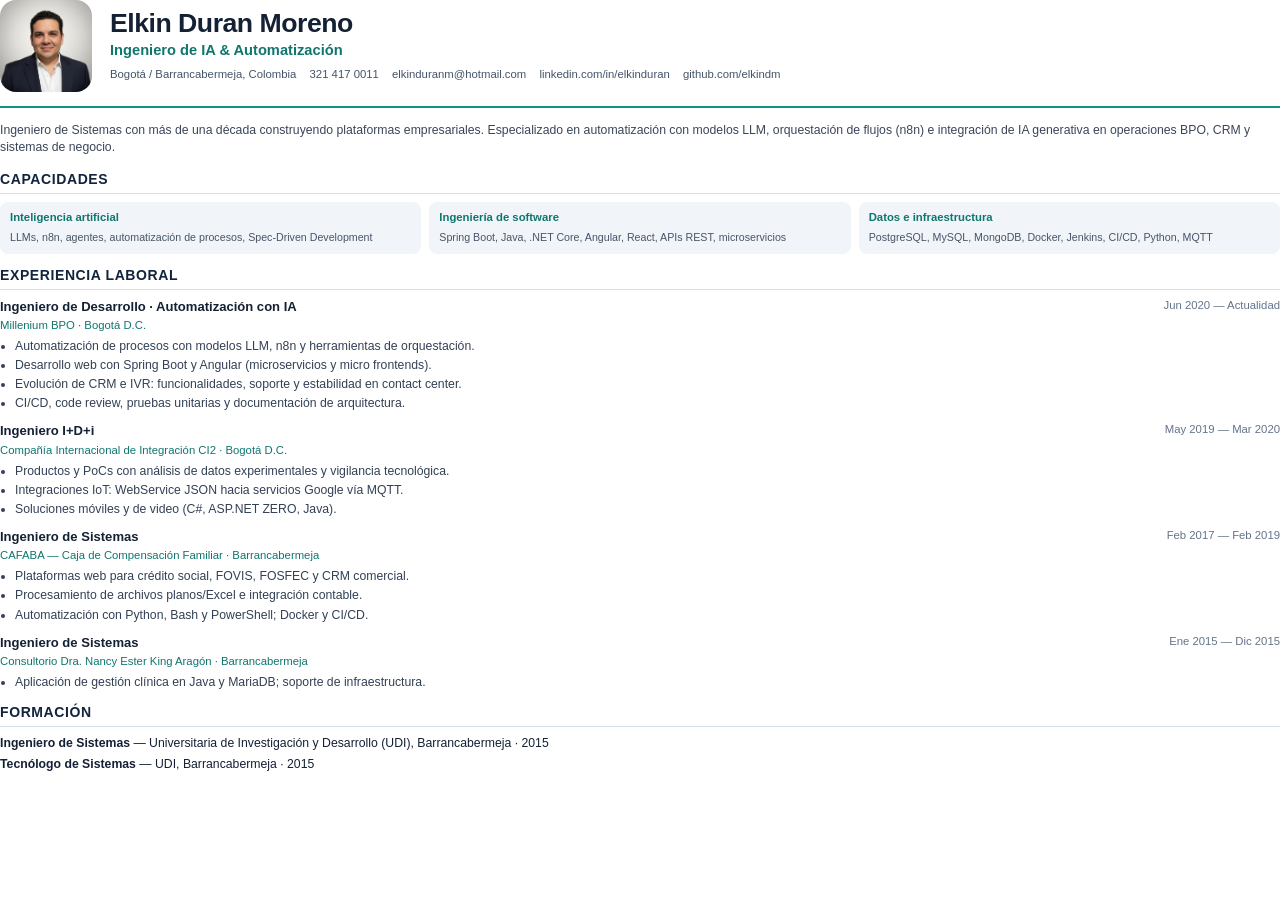
==== cv.html @ cb5fe2c7 "Add downloadable AI-focused resume PDF button Co-authored-by: Cursor <cursoragent@cursor.com>" ====
<!DOCTYPE html>
<html lang="es">
<head>
  <meta charset="UTF-8" />
  <title>Elkin Duran Moreno — Hoja de Vida</title>
  <style>
    @page { size: A4; margin: 14mm 14mm 12mm; }
    * { box-sizing: border-box; margin: 0; padding: 0; }
    body {
      font-family: "Segoe UI", Arial, sans-serif;
      font-size: 9.2pt;
      line-height: 1.4;
      color: #142033;
      background: #fff;
    }
    .top {
      display: flex;
      gap: 18px;
      align-items: center;
      padding-bottom: 14px;
      border-bottom: 2.5px solid #0d9488;
      margin-bottom: 14px;
    }
    .photo {
      width: 92px;
      height: 92px;
      border-radius: 16px;
      object-fit: cover;
      object-position: center top;
      flex-shrink: 0;
    }
    h1 {
      font-size: 20pt;
      letter-spacing: -0.5px;
      line-height: 1.1;
      margin-bottom: 2px;
    }
    .role {
      font-size: 11pt;
      color: #0f766e;
      font-weight: 700;
      margin-bottom: 6px;
    }
    .contact {
      color: #445468;
      font-size: 8.5pt;
    }
    .contact span { margin-right: 10px; }
    .summary {
      margin-bottom: 14px;
      color: #3a4658;
    }
    h2 {
      font-size: 10.5pt;
      text-transform: uppercase;
      letter-spacing: 0.6px;
      color: #12243d;
      border-bottom: 1px solid #d5dde6;
      padding-bottom: 3px;
      margin: 12px 0 8px;
    }
    .job { margin-bottom: 10px; page-break-inside: avoid; }
    .job-head {
      display: flex;
      justify-content: space-between;
      gap: 10px;
      margin-bottom: 2px;
    }
    .job-title { font-weight: 700; font-size: 9.8pt; }
    .job-meta { color: #0f766e; font-size: 8.5pt; margin-bottom: 4px; }
    .dates { color: #64748b; font-size: 8.5pt; white-space: nowrap; }
    ul { padding-left: 15px; }
    li { margin-bottom: 2px; color: #334155; }
    .skills {
      display: grid;
      grid-template-columns: 1fr 1fr 1fr;
      gap: 8px;
    }
    .skill-box {
      background: #f1f5f9;
      border-radius: 8px;
      padding: 8px 10px;
    }
    .skill-box strong {
      display: block;
      font-size: 8.5pt;
      margin-bottom: 3px;
      color: #0f766e;
    }
    .skill-box span { font-size: 8pt; color: #475569; }
    .edu { margin-bottom: 4px; }
  </style>
</head>
<body>
  <header class="top">
    <img class="photo" src="assets/fotoeduran.png" alt="Elkin Duran Moreno" />
    <div>
      <h1>Elkin Duran Moreno</h1>
      <div class="role">Ingeniero de IA &amp; Automatización</div>
      <div class="contact">
        <span>Bogotá / Barrancabermeja, Colombia</span>
        <span>321 417 0011</span>
        <span>elkinduranm@hotmail.com</span>
        <span>linkedin.com/in/elkinduran</span>
        <span>github.com/elkindm</span>
      </div>
    </div>
  </header>

  <p class="summary">
    Ingeniero de Sistemas con más de una década construyendo plataformas empresariales.
    Especializado en automatización con modelos LLM, orquestación de flujos (n8n) e integración
    de IA generativa en operaciones BPO, CRM y sistemas de negocio.
  </p>

  <h2>Capacidades</h2>
  <div class="skills">
    <div class="skill-box">
      <strong>Inteligencia artificial</strong>
      <span>LLMs, n8n, agentes, automatización de procesos, Spec-Driven Development</span>
    </div>
    <div class="skill-box">
      <strong>Ingeniería de software</strong>
      <span>Spring Boot, Java, .NET Core, Angular, React, APIs REST, microservicios</span>
    </div>
    <div class="skill-box">
      <strong>Datos e infraestructura</strong>
      <span>PostgreSQL, MySQL, MongoDB, Docker, Jenkins, CI/CD, Python, MQTT</span>
    </div>
  </div>

  <h2>Experiencia laboral</h2>

  <article class="job">
    <div class="job-head">
      <div class="job-title">Ingeniero de Desarrollo · Automatización con IA</div>
      <div class="dates">Jun 2020 — Actualidad</div>
    </div>
    <div class="job-meta">Millenium BPO · Bogotá D.C.</div>
    <ul>
      <li>Automatización de procesos con modelos LLM, n8n y herramientas de orquestación.</li>
      <li>Desarrollo web con Spring Boot y Angular (microservicios y micro frontends).</li>
      <li>Evolución de CRM e IVR: funcionalidades, soporte y estabilidad en contact center.</li>
      <li>CI/CD, code review, pruebas unitarias y documentación de arquitectura.</li>
    </ul>
  </article>

  <article class="job">
    <div class="job-head">
      <div class="job-title">Ingeniero I+D+i</div>
      <div class="dates">May 2019 — Mar 2020</div>
    </div>
    <div class="job-meta">Compañía Internacional de Integración CI2 · Bogotá D.C.</div>
    <ul>
      <li>Productos y PoCs con análisis de datos experimentales y vigilancia tecnológica.</li>
      <li>Integraciones IoT: WebService JSON hacia servicios Google vía MQTT.</li>
      <li>Soluciones móviles y de video (C#, ASP.NET ZERO, Java).</li>
    </ul>
  </article>

  <article class="job">
    <div class="job-head">
      <div class="job-title">Ingeniero de Sistemas</div>
      <div class="dates">Feb 2017 — Feb 2019</div>
    </div>
    <div class="job-meta">CAFABA — Caja de Compensación Familiar · Barrancabermeja</div>
    <ul>
      <li>Plataformas web para crédito social, FOVIS, FOSFEC y CRM comercial.</li>
      <li>Procesamiento de archivos planos/Excel e integración contable.</li>
      <li>Automatización con Python, Bash y PowerShell; Docker y CI/CD.</li>
    </ul>
  </article>

  <article class="job">
    <div class="job-head">
      <div class="job-title">Ingeniero de Sistemas</div>
      <div class="dates">Ene 2015 — Dic 2015</div>
    </div>
    <div class="job-meta">Consultorio Dra. Nancy Ester King Aragón · Barrancabermeja</div>
    <ul>
      <li>Aplicación de gestión clínica en Java y MariaDB; soporte de infraestructura.</li>
    </ul>
  </article>

  <h2>Formación</h2>
  <div class="edu"><strong>Ingeniero de Sistemas</strong> — Universitaria de Investigación y Desarrollo (UDI), Barrancabermeja · 2015</div>
  <div class="edu"><strong>Tecnólogo de Sistemas</strong> — UDI, Barrancabermeja · 2015</div>
</body>
</html>
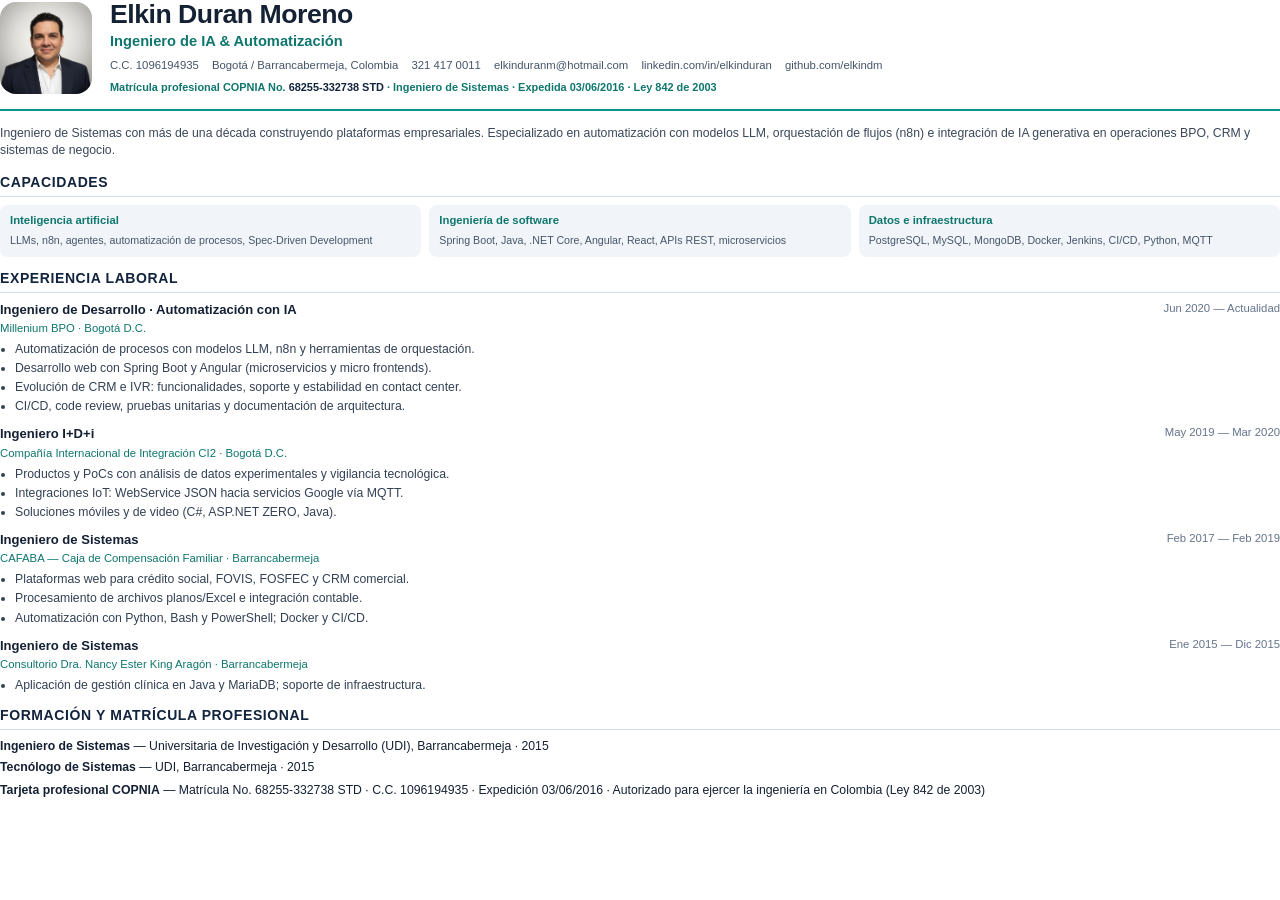
==== commit ac8165c7: "Add COPNIA professional license and national ID to CV Co-authored-by: Cursor <cursoragent@cursor.com" ====
--- a/cv.html
+++ b/cv.html
@@ -46,6 +46,13 @@
       font-size: 8.5pt;
     }
     .contact span { margin-right: 10px; }
+    .license {
+      margin-top: 6px;
+      font-size: 8.2pt;
+      color: #0f766e;
+      font-weight: 600;
+    }
+    .license strong { color: #12243d; }
     .summary {
       margin-bottom: 14px;
       color: #3a4658;
@@ -98,12 +105,17 @@
       <h1>Elkin Duran Moreno</h1>
       <div class="role">Ingeniero de IA &amp; Automatización</div>
       <div class="contact">
+        <span>C.C. 1096194935</span>
         <span>Bogotá / Barrancabermeja, Colombia</span>
         <span>321 417 0011</span>
         <span>elkinduranm@hotmail.com</span>
         <span>linkedin.com/in/elkinduran</span>
         <span>github.com/elkindm</span>
       </div>
+      <div class="license">
+        Matrícula profesional COPNIA No. <strong>68255-332738 STD</strong>
+        · Ingeniero de Sistemas · Expedida 03/06/2016 · Ley 842 de 2003
+      </div>
     </div>
   </header>
 
@@ -182,8 +194,12 @@
     </ul>
   </article>
 
-  <h2>Formación</h2>
+  <h2>Formación y matrícula profesional</h2>
   <div class="edu"><strong>Ingeniero de Sistemas</strong> — Universitaria de Investigación y Desarrollo (UDI), Barrancabermeja · 2015</div>
   <div class="edu"><strong>Tecnólogo de Sistemas</strong> — UDI, Barrancabermeja · 2015</div>
+  <div class="edu" style="margin-top:6px">
+    <strong>Tarjeta profesional COPNIA</strong> — Matrícula No. 68255-332738 STD · C.C. 1096194935
+    · Expedición 03/06/2016 · Autorizado para ejercer la ingeniería en Colombia (Ley 842 de 2003)
+  </div>
 </body>
 </html>
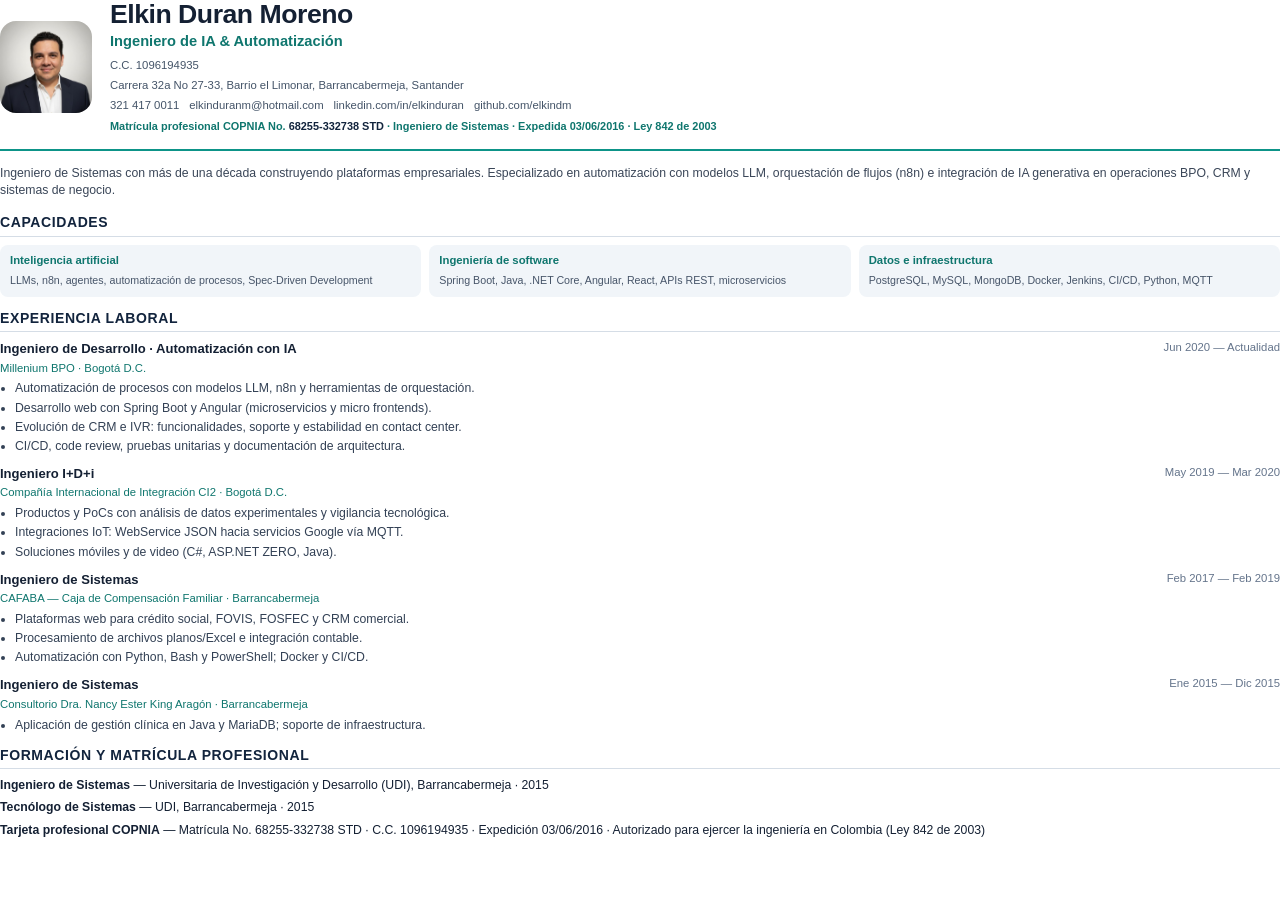
==== commit bb64688e: "Add home address to resume PDF only Co-authored-by: Cursor <cursoragent@cursor.com>" ====
--- a/cv.html
+++ b/cv.html
@@ -44,8 +44,18 @@
     .contact {
       color: #445468;
       font-size: 8.5pt;
-    }
-    .contact span { margin-right: 10px; }
+      display: flex;
+      flex-wrap: wrap;
+      gap: 2px 0;
+    }
+    .contact span {
+      margin-right: 10px;
+      display: inline-block;
+    }
+    .contact .address {
+      flex-basis: 100%;
+      margin: 2px 0 2px;
+    }
     .license {
       margin-top: 6px;
       font-size: 8.2pt;
@@ -106,7 +116,7 @@
       <div class="role">Ingeniero de IA &amp; Automatización</div>
       <div class="contact">
         <span>C.C. 1096194935</span>
-        <span>Bogotá / Barrancabermeja, Colombia</span>
+        <span class="address">Carrera 32a No 27-33, Barrio el Limonar, Barrancabermeja, Santander</span>
         <span>321 417 0011</span>
         <span>elkinduranm@hotmail.com</span>
         <span>linkedin.com/in/elkinduran</span>
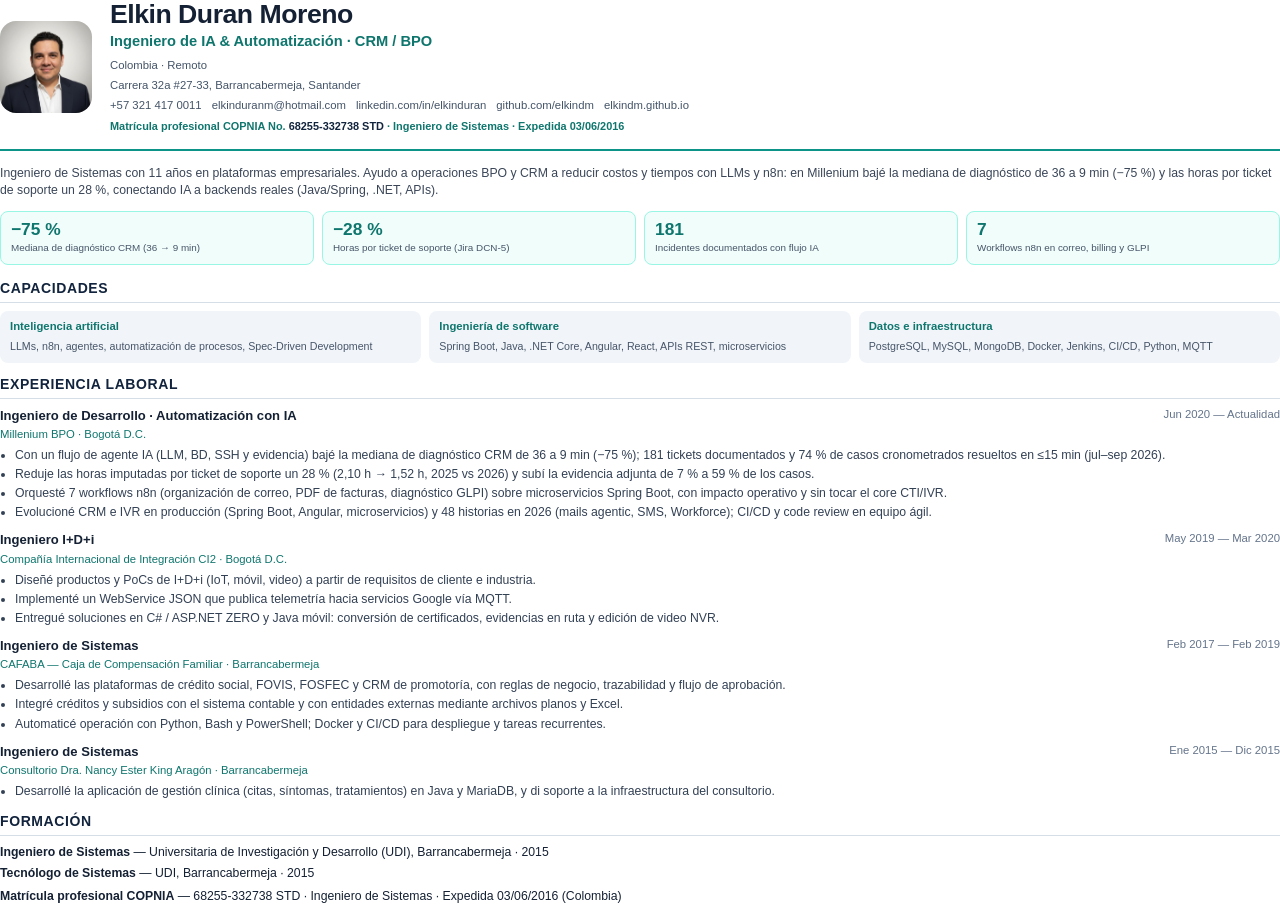
==== commit f328801e: "Actualizar HV y sitio con impacto medible de IA en CRM/BPO. Incluye métricas de diagnóstico y n8n, P" ====
--- a/cv.html
+++ b/cv.html
@@ -64,8 +64,31 @@
     }
     .license strong { color: #12243d; }
     .summary {
-      margin-bottom: 14px;
+      margin-bottom: 12px;
       color: #3a4658;
+    }
+    .impact {
+      display: grid;
+      grid-template-columns: repeat(4, 1fr);
+      gap: 8px;
+      margin: 0 0 14px;
+    }
+    .impact-item {
+      background: #f0fdfa;
+      border: 1px solid #99f6e4;
+      border-radius: 8px;
+      padding: 8px 10px;
+    }
+    .impact-item strong {
+      display: block;
+      font-size: 13pt;
+      color: #0f766e;
+      line-height: 1.1;
+    }
+    .impact-item span {
+      font-size: 7.4pt;
+      color: #475569;
+      line-height: 1.3;
     }
     h2 {
       font-size: 10.5pt;
@@ -113,27 +136,48 @@
     <img class="photo" src="assets/fotoeduran.png" alt="Elkin Duran Moreno" />
     <div>
       <h1>Elkin Duran Moreno</h1>
-      <div class="role">Ingeniero de IA &amp; Automatización</div>
+      <div class="role">Ingeniero de IA &amp; Automatización · CRM / BPO</div>
       <div class="contact">
-        <span>C.C. 1096194935</span>
-        <span class="address">Carrera 32a No 27-33, Barrio el Limonar, Barrancabermeja, Santander</span>
-        <span>321 417 0011</span>
+        <span>Colombia · Remoto</span>
+        <span class="address">Carrera 32a #27-33, Barrancabermeja, Santander</span>
+        <span>+57 321 417 0011</span>
         <span>elkinduranm@hotmail.com</span>
         <span>linkedin.com/in/elkinduran</span>
         <span>github.com/elkindm</span>
+        <span>elkindm.github.io</span>
       </div>
       <div class="license">
         Matrícula profesional COPNIA No. <strong>68255-332738 STD</strong>
-        · Ingeniero de Sistemas · Expedida 03/06/2016 · Ley 842 de 2003
+        · Ingeniero de Sistemas · Expedida 03/06/2016
       </div>
     </div>
   </header>
 
   <p class="summary">
-    Ingeniero de Sistemas con más de una década construyendo plataformas empresariales.
-    Especializado en automatización con modelos LLM, orquestación de flujos (n8n) e integración
-    de IA generativa en operaciones BPO, CRM y sistemas de negocio.
+    Ingeniero de Sistemas con 11 años en plataformas empresariales. Ayudo a operaciones
+    BPO y CRM a reducir costos y tiempos con LLMs y n8n: en Millenium bajé la mediana
+    de diagnóstico de 36 a 9 min (−75 %) y las horas por ticket de soporte un 28 %,
+    conectando IA a backends reales (Java/Spring, .NET, APIs).
   </p>
+
+  <div class="impact">
+    <div class="impact-item">
+      <strong>−75 %</strong>
+      <span>Mediana de diagnóstico CRM (36 → 9 min)</span>
+    </div>
+    <div class="impact-item">
+      <strong>−28 %</strong>
+      <span>Horas por ticket de soporte (Jira DCN-5)</span>
+    </div>
+    <div class="impact-item">
+      <strong>181</strong>
+      <span>Incidentes documentados con flujo IA</span>
+    </div>
+    <div class="impact-item">
+      <strong>7</strong>
+      <span>Workflows n8n en correo, billing y GLPI</span>
+    </div>
+  </div>
 
   <h2>Capacidades</h2>
   <div class="skills">
@@ -160,10 +204,10 @@
     </div>
     <div class="job-meta">Millenium BPO · Bogotá D.C.</div>
     <ul>
-      <li>Automatización de procesos con modelos LLM, n8n y herramientas de orquestación.</li>
-      <li>Desarrollo web con Spring Boot y Angular (microservicios y micro frontends).</li>
-      <li>Evolución de CRM e IVR: funcionalidades, soporte y estabilidad en contact center.</li>
-      <li>CI/CD, code review, pruebas unitarias y documentación de arquitectura.</li>
+      <li>Con un flujo de agente IA (LLM, BD, SSH y evidencia) bajé la mediana de diagnóstico CRM de 36 a 9 min (−75 %); 181 tickets documentados y 74 % de casos cronometrados resueltos en ≤15 min (jul–sep 2026).</li>
+      <li>Reduje las horas imputadas por ticket de soporte un 28 % (2,10 h → 1,52 h, 2025 vs 2026) y subí la evidencia adjunta de 7 % a 59 % de los casos.</li>
+      <li>Orquesté 7 workflows n8n (organización de correo, PDF de facturas, diagnóstico GLPI) sobre microservicios Spring Boot, con impacto operativo y sin tocar el core CTI/IVR.</li>
+      <li>Evolucioné CRM e IVR en producción (Spring Boot, Angular, microservicios) y 48 historias en 2026 (mails agentic, SMS, Workforce); CI/CD y code review en equipo ágil.</li>
     </ul>
   </article>
 
@@ -174,9 +218,9 @@
     </div>
     <div class="job-meta">Compañía Internacional de Integración CI2 · Bogotá D.C.</div>
     <ul>
-      <li>Productos y PoCs con análisis de datos experimentales y vigilancia tecnológica.</li>
-      <li>Integraciones IoT: WebService JSON hacia servicios Google vía MQTT.</li>
-      <li>Soluciones móviles y de video (C#, ASP.NET ZERO, Java).</li>
+      <li>Diseñé productos y PoCs de I+D+i (IoT, móvil, video) a partir de requisitos de cliente e industria.</li>
+      <li>Implementé un WebService JSON que publica telemetría hacia servicios Google vía MQTT.</li>
+      <li>Entregué soluciones en C# / ASP.NET ZERO y Java móvil: conversión de certificados, evidencias en ruta y edición de video NVR.</li>
     </ul>
   </article>
 
@@ -187,9 +231,9 @@
     </div>
     <div class="job-meta">CAFABA — Caja de Compensación Familiar · Barrancabermeja</div>
     <ul>
-      <li>Plataformas web para crédito social, FOVIS, FOSFEC y CRM comercial.</li>
-      <li>Procesamiento de archivos planos/Excel e integración contable.</li>
-      <li>Automatización con Python, Bash y PowerShell; Docker y CI/CD.</li>
+      <li>Desarrollé las plataformas de crédito social, FOVIS, FOSFEC y CRM de promotoría, con reglas de negocio, trazabilidad y flujo de aprobación.</li>
+      <li>Integré créditos y subsidios con el sistema contable y con entidades externas mediante archivos planos y Excel.</li>
+      <li>Automaticé operación con Python, Bash y PowerShell; Docker y CI/CD para despliegue y tareas recurrentes.</li>
     </ul>
   </article>
 
@@ -200,16 +244,15 @@
     </div>
     <div class="job-meta">Consultorio Dra. Nancy Ester King Aragón · Barrancabermeja</div>
     <ul>
-      <li>Aplicación de gestión clínica en Java y MariaDB; soporte de infraestructura.</li>
-    </ul>
-  </article>
-
-  <h2>Formación y matrícula profesional</h2>
+      <li>Desarrollé la aplicación de gestión clínica (citas, síntomas, tratamientos) en Java y MariaDB, y di soporte a la infraestructura del consultorio.</li>
+    </ul>
+  </article>
+
+  <h2>Formación</h2>
   <div class="edu"><strong>Ingeniero de Sistemas</strong> — Universitaria de Investigación y Desarrollo (UDI), Barrancabermeja · 2015</div>
   <div class="edu"><strong>Tecnólogo de Sistemas</strong> — UDI, Barrancabermeja · 2015</div>
   <div class="edu" style="margin-top:6px">
-    <strong>Tarjeta profesional COPNIA</strong> — Matrícula No. 68255-332738 STD · C.C. 1096194935
-    · Expedición 03/06/2016 · Autorizado para ejercer la ingeniería en Colombia (Ley 842 de 2003)
+    <strong>Matrícula profesional COPNIA</strong> — 68255-332738 STD · Ingeniero de Sistemas · Expedida 03/06/2016 (Colombia)
   </div>
 </body>
 </html>
